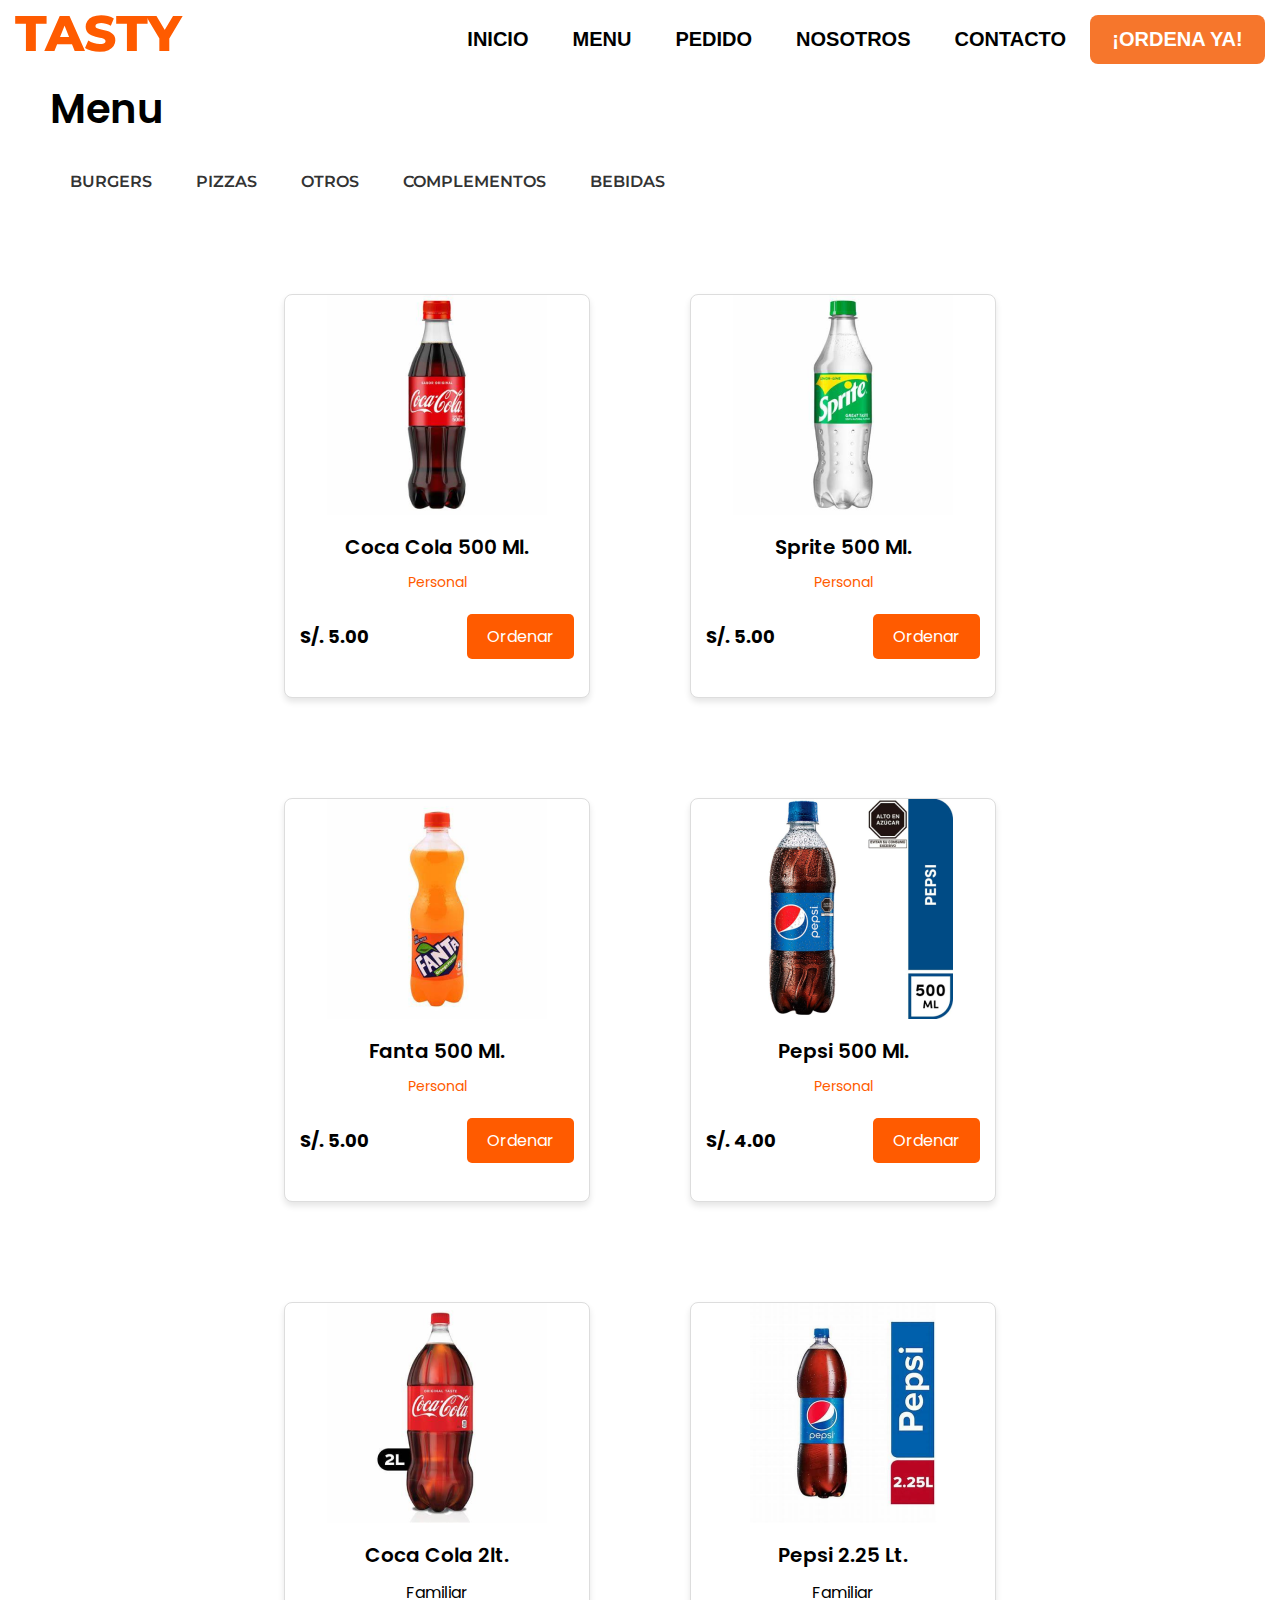
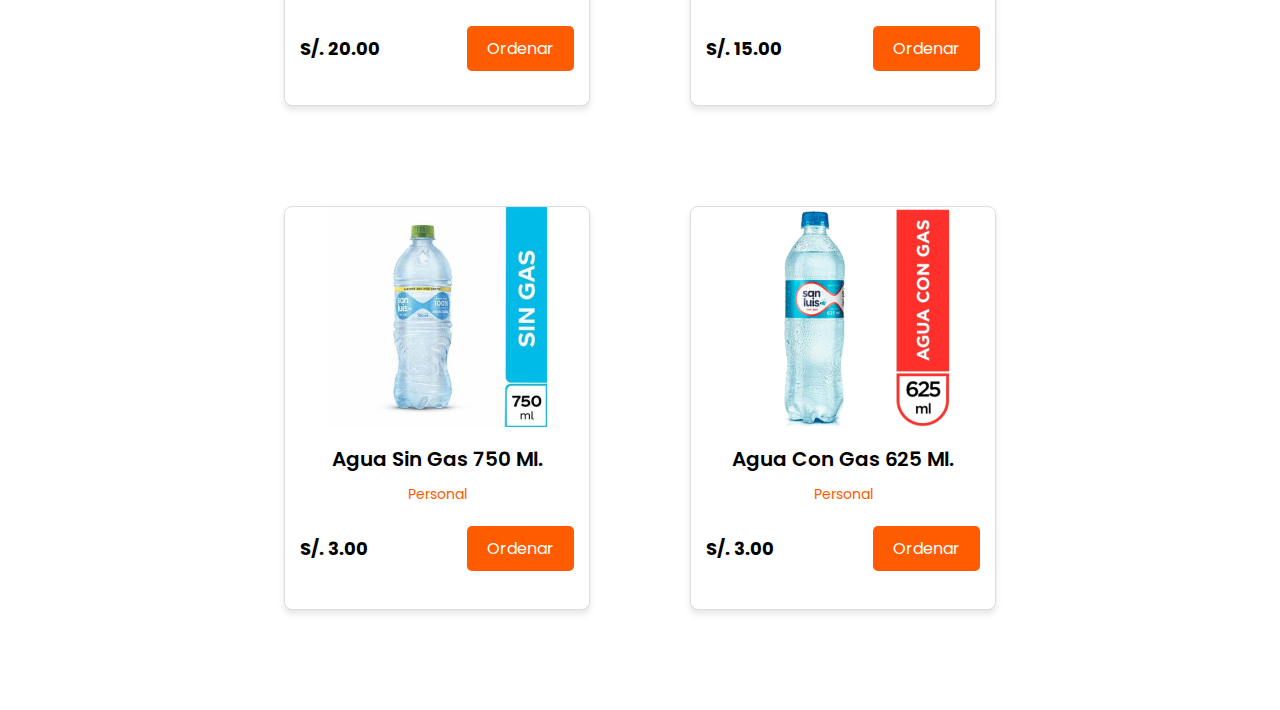
==== bebidas.html @ 60d42d53 "inicio de menu" ====
<!DOCTYPE html>
<html lang="en">

<head>

    <meta charset="UTF-8">
    <meta http-equiv="X-UA-Compatible" content="IE=edge">
    <link rel="stylesheet" href="Css/menu.css">
    <title>Menú</title>


</head>

<body>

    <header>
        <nav id="nav">
            <h1 class="title-nav">
                <a href ="index.html">TASTY</a>
            </h1>       
            <div id="links-nav">
                <a href="index.html">INICIO</a>
                <a href="menu.html">MENU</a>
                <a href="#">PEDIDO</a>
                <a href="we.html">NOSOTROS</a>
                <a href="#">CONTACTO</a>
                <button class="button-nav">¡ORDENA YA!</button>
            </div>
        </nav>

    </header>


    <main>
        <section id="menu">
            <h1>Menu</h1>
            <div id="menu-nav">
                <a href="menu.html">BURGERS</a>
                <a href="pizzas.html">PIZZAS</a>
                <a href="otros.html">OTROS</a>
                <a href="complementos.html">COMPLEMENTOS</a>
                <a href="bebidas.html">BEBIDAS</a>
            </div>
        </section>
        
        <section id="bebidas" class="menu-seccion">
            <div class="menu-contenido">
                <div class="menu-secciones">
                <img src="img_menu/beb1.png" alt="Coca Cola 500ml">
                <h2>Coca Cola 500 ml.</h2>
                <p class="personal">Personal</p>
                <div class="ordenar">
                <p class="price">S/. 5.00</p>
                <button class="order-button">Ordenar</button>
            </div>
            </div>
            <div class="menu-secciones">
                <img src="img_menu/beb2.png" alt="Sprite">
                <h2>Sprite 500 ml.</h2>
                <p class="personal">Personal</p>
                <div class="ordenar">
                <p class="price">S/. 5.00</p>
                <button class="order-button">Ordenar</button>
            </div>
        </div>
            <div class="menu-secciones">
                <img src="img_menu/beb3.png" alt="Fanta">
                <h2>Fanta 500 ml.</h2>
                <p class="personal">Personal</p>
                <div class="ordenar">
                <p class="price">S/. 5.00</p>
                <button class="order-button">Ordenar</button>
            </div>
            </div>
            <div class="menu-secciones">
                <img src="img_menu/beb4.png" alt="Pepsi">
                <h2>Pepsi 500 ml.</h2>
                <p class="personal">Personal</p>
                <div class="ordenar">
                <p class="price">S/. 4.00</p>
                <button class="order-button">Ordenar</button>
            </div>
            </div>
            <div class="menu-secciones">
                <img src="img_menu/beb5.png" alt="Coca Cola 2l">
                <h2>Coca Cola 2lt.</h2>
                <p class="familiar">Familiar</p>
                <div class="ordenar">
                <p class="price">S/. 20.00</p>
                <button class="order-button">Ordenar</button>
            </div>
            </div>
            <div class="menu-secciones">
                <img src="img_menu/beb6.png" alt="Pepsi 2.25lt">
                <h2>Pepsi 2.25 lt.</h2>
                <p class="familiar">Familiar</p>
                <div class="ordenar">
                <p class="price">S/. 15.00</p>
                <button class="order-button">Ordenar</button>
            </div>
            </div>
            <div class="menu-secciones">
                <img src="img_menu/beb7.png" alt="Agua sin gas">
                <h2>Agua sin gas 750 ml.</h2>
                <p class="personal">Personal</p>
                <div class="ordenar">
                <p class="price">S/. 3.00</p>
                <button class="order-button">Ordenar</button>
            </div>
            </div>
            <div class="menu-secciones">
                <img src="img_menu/beb8.png" alt="Agua con gas">
                <h2>Agua con gas 625 ml.</h2>
                <p class="personal">Personal</p>
                <div class="ordenar">
                <p class="price">S/. 3.00</p>
                <button class="order-button">Ordenar</button>
            </div>
            </div>
         </div>
        </section>

    </main>
</body>
</html>
---- Css/menu.css ----
@import url('https://fonts.googleapis.com/css2?family=Poppins:wght@100;300;400;500;600&display=swap');
@import url('https://fonts.googleapis.com/css2?family=Montserrat:wght@400;600;800&display=swap');

/* aplica estilos a todo */
* {
  font-family: 'Poppins', sans-serif;
  margin: 0;
  padding: 0;
  box-sizing: border-box;
  outline: none;
  border: none;
  text-transform: capitalize;
  transition: all .2s linear;
}

/*barra de navegacion*/

#nav {

  display: flex;
  flex-direction: row;
  justify-content: space-between;
  align-items: center;
  flex-wrap: wrap;
  padding: 15px;
}

#nav .title-nav a{
  font-family: "Montserrat", sans-serif;
  font-weight: 800;
  font-size: 50px;
  color: #FF5B00;
  margin: 19.92px 0;
  line-height: 23.44px;

}


#nav a {
  font-family: "Roboto", sans-serif;
  font-size: 20px;
  font-weight: 800;
  text-decoration: none;
  color: #000000;
  line-height: 23.44px;
}

#nav a:hover {
  font-weight: 800;
  color: #000000;
  border-bottom: 2px solid #FF5B00; /* Subrayado con borde */
    text-decoration: none; /* Asegura que no se agregue subrayado predeterminado */
    padding-bottom: 8px; /* Ajusta el espaciado para el borde */
}


.button-nav {
  background-color: #F6762C;
  width: 175px;
  height: 49px;
  border-radius: 8px;
  font-family: "Roboto", sans-serif;
  font-size: 20px;
  font-weight: 800;
  line-height: 23.44px;
  color: #ffffff;
  border: none;
  cursor: pointer;
  text-transform: uppercase;
}



header #nav #links-nav a {
  margin: 0px 20px;
}


main{
    display: flex;
  flex-direction: row;
  justify-content: space-between;
  flex-wrap: wrap;
  margin: 0px 50px;
}


#menu h1{
    font: Montserrat, sans-serif;
    font-size: 40px;
    font-weight: 600;
    color: #000000;
    margin-bottom: 30px;
}




#menu-nav a {
    font-family: 'Montserrat', sans-serif;
    font-size: 16px;
    font-weight: 600;
    color: #333;
    text-decoration: none;
    padding: 10px 20px;
    border-radius: 5px;
    transition: background-color 0.3s ease-in-out;;
}

#menu-nav a:hover {
    font-weight: 800; /* Texto en negrita */
    color: #333; /* Color del texto al hacer hover */
    border-bottom: 2px solid #FF5B00; /* Subrayado con borde */
    text-decoration: none; /* Asegura que no se agregue subrayado predeterminado */
    padding-bottom: 8px; /* Ajusta el espaciado para el borde */
}



.menu-contenido{
    display: flex;
    flex-wrap: wrap;
    justify-content: center;
    gap: 100px;
    padding: 100px;
}

.menu-secciones {
    background: #fff;
    border: 1px solid #ddd;
    border-radius: 8px;
    box-shadow: 0 4px 6px rgba(0, 0, 0, 0.1);
    overflow: hidden;
    text-align: center;
    width: 306px;
    height: 404px;
    transition: transform 0.3s ease, box-shadow 0.3s ease;
}

.menu-secciones:hover{
    transform: translateY(-5px);
    box-shadow: 0 8px 12px rgba(0, 0, 0, 0.2);
}

.menu-secciones h2 {
    font-size: 20px;
    font-weight: 600;
    margin: 10px 0;
}

/* Contenedor de precio y botón */
.ordenar {
    display: flex;
    justify-content: space-between; /* Espacio entre precio y botón */
    align-items: center; /* Centra verticalmente */
    padding: 10px 15px;
    margin-top: 10px;
}

/* Producto personal o familiar */
.menu-secciones .personal {
    color: #FF5B00;
    font-size: 14px;
    margin-bottom: 10px;
}

.menu-secciones .personal {
    color: #FF5B00;
    font-size: 14px;
    margin-bottom: 10px;
}



/* Precio */
.price {
    font-size: 18px;
    font-weight: bold;
    margin: 10px 0;
}

/* Botón de ordenar */
.order-button {
    background-color: #FF5B00;
    color: #fff;
    border: none;
    border-radius: 5px;
    padding: 10px 20px;
    font-size: 16px;
    cursor: pointer;
    transition: background 0.3s ease;
}

.order-button:hover {
    background-color: #F6762C;
}
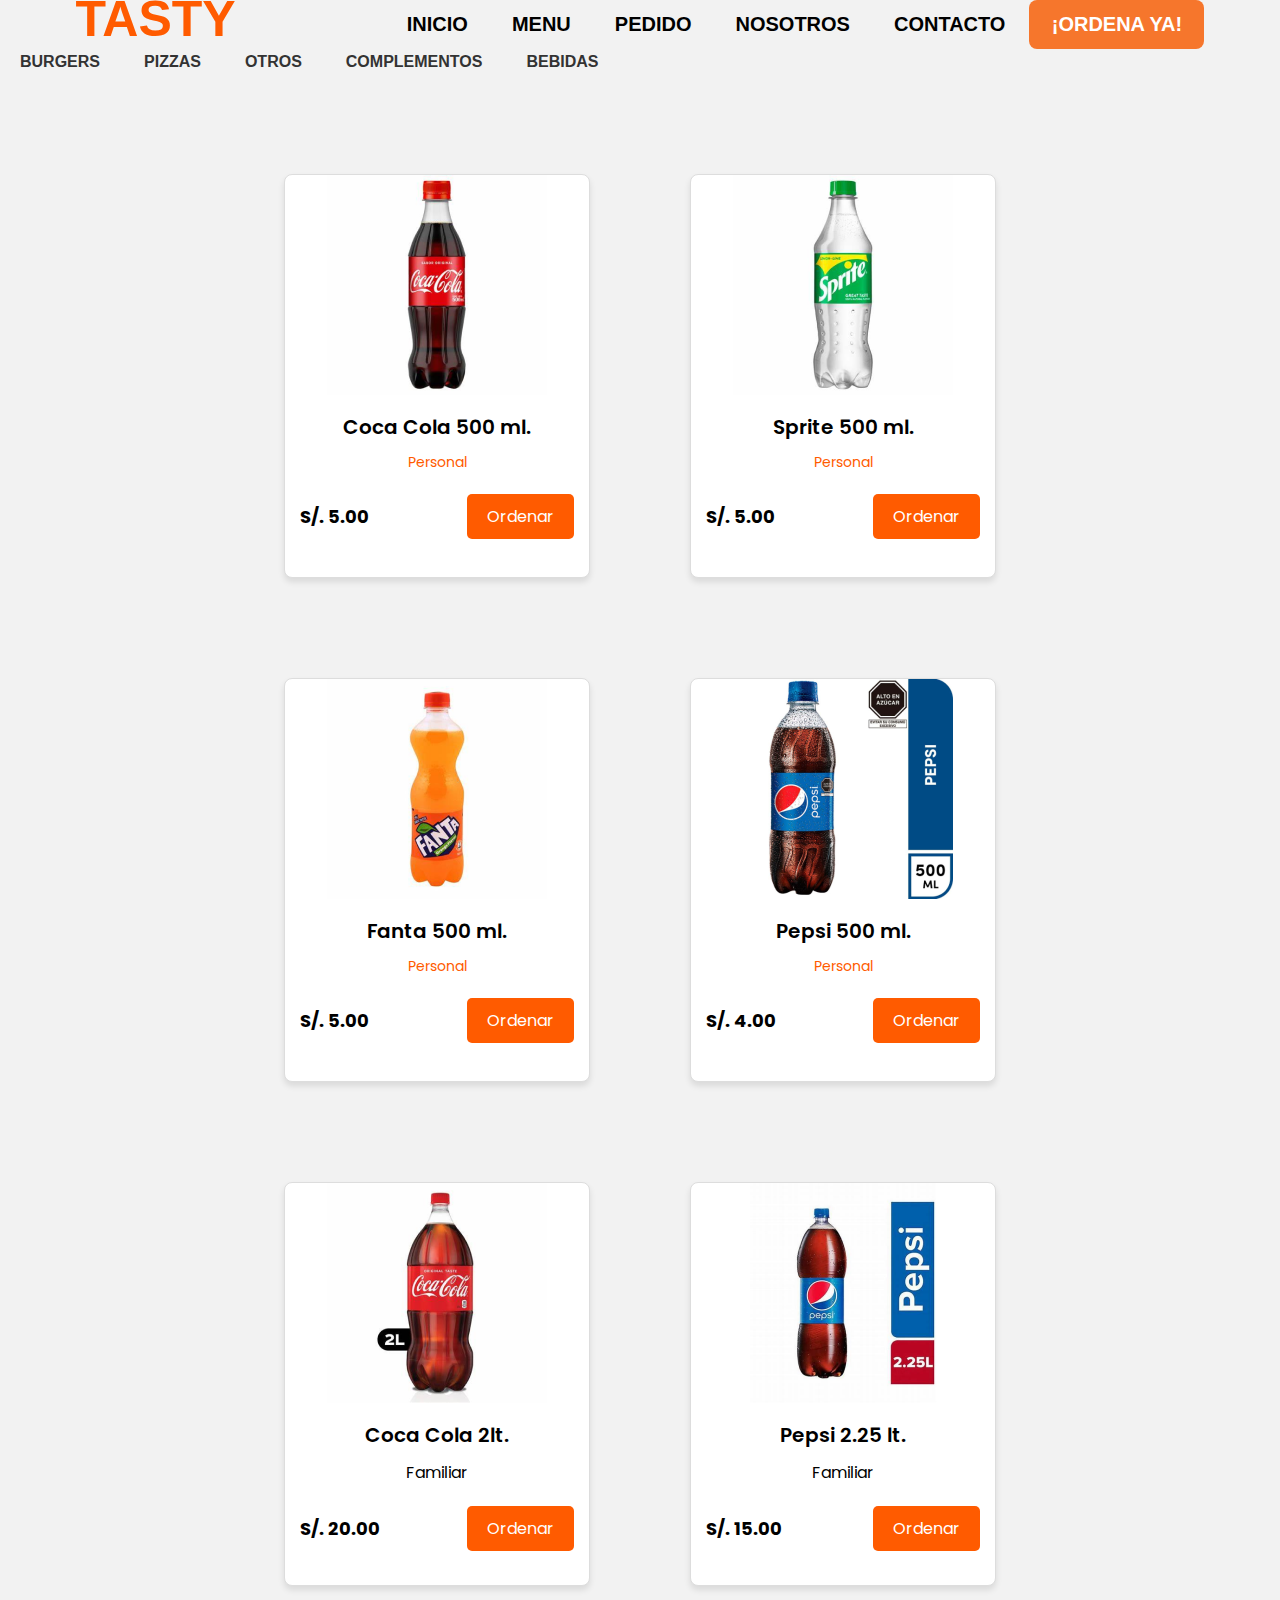
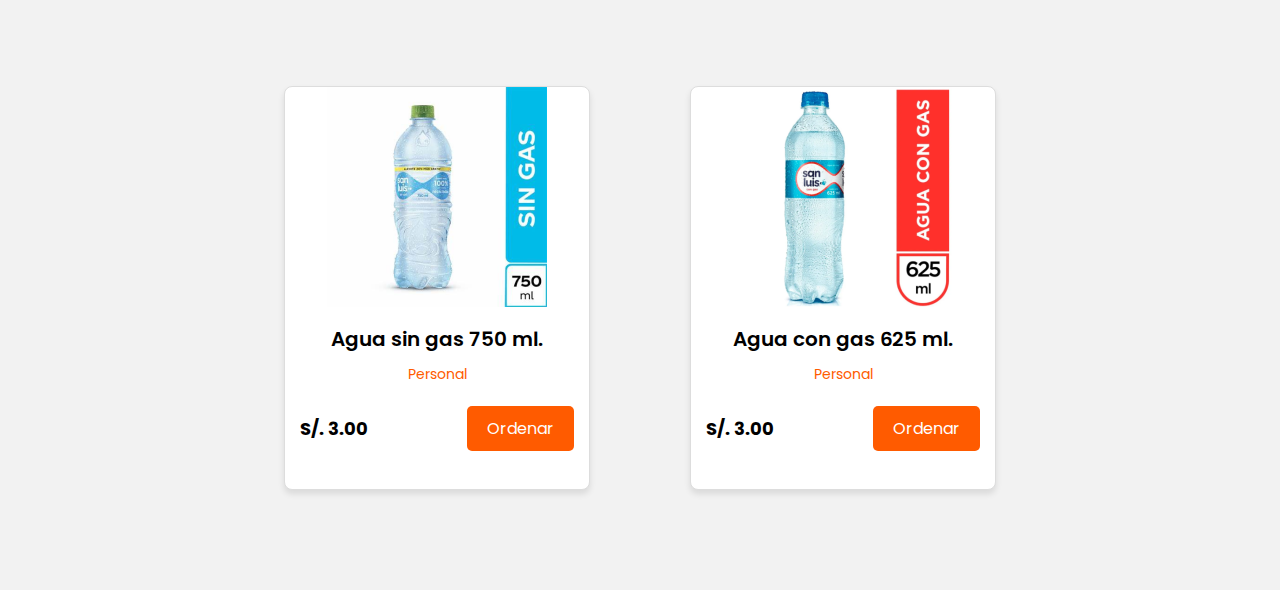
==== commit 8947edac: "js para boton ordenar" ====
--- a/bebidas.html
+++ b/bebidas.html
@@ -21,9 +21,9 @@
             <div id="links-nav">
                 <a href="index.html">INICIO</a>
                 <a href="menu.html">MENU</a>
-                <a href="#">PEDIDO</a>
+                <a href="pedido.html">PEDIDO</a>
                 <a href="we.html">NOSOTROS</a>
-                <a href="#">CONTACTO</a>
+                <a href="contacto.html">CONTACTO</a>
                 <button class="button-nav">¡ORDENA YA!</button>
             </div>
         </nav>
@@ -33,7 +33,6 @@
 
     <main>
         <section id="menu">
-            <h1>Menu</h1>
             <div id="menu-nav">
                 <a href="menu.html">BURGERS</a>
                 <a href="pizzas.html">PIZZAS</a>
@@ -121,5 +120,7 @@
         </section>
 
     </main>
+    <script type="module" src="./Js/links.js"></script>
+    <script type="module" src="./Js/menu.js"></script>
 </body>
 </html>
--- a/Css/menu.css
+++ b/Css/menu.css
@@ -1,5 +1,5 @@
 @import url('https://fonts.googleapis.com/css2?family=Poppins:wght@100;300;400;500;600&display=swap');
-@import url('https://fonts.googleapis.com/css2?family=Montserrat:wght@400;600;800&display=swap');
+
 
 /* aplica estilos a todo */
 * {
@@ -9,9 +9,35 @@
   box-sizing: border-box;
   outline: none;
   border: none;
-  text-transform: capitalize;
+  text-transform: none;
   transition: all .2s linear;
 }
+
+
+/*Reset*/
+* {
+  box-sizing: border-box;
+  position: relative;
+  min-width: 0;
+}
+
+body {
+  max-width: 100%;
+  height: 100vh;
+  margin: 0;
+  background-color: #F2F2F2;
+  overflow-x: hidden;
+}
+
+p {
+  text-wrap: pretty;
+}
+
+h1 {
+  text-wrap: balance;
+}
+
+
 
 /*barra de navegacion*/
 
@@ -19,19 +45,18 @@
 
   display: flex;
   flex-direction: row;
-  justify-content: space-between;
+  justify-content: space-evenly;
   align-items: center;
   flex-wrap: wrap;
-  padding: 15px;
-}
-
-#nav .title-nav a{
+  animation: fadeIn 1.5s ease-out;
+}
+
+#nav .title-nav a {
   font-family: "Montserrat", sans-serif;
   font-weight: 800;
   font-size: 50px;
   color: #FF5B00;
-  margin: 19.92px 0;
-  line-height: 23.44px;
+  animation: fadeIn 1s ease-out;
 
 }
 
@@ -45,14 +70,16 @@
   line-height: 23.44px;
 }
 
-#nav a:hover {
-  font-weight: 800;
-  color: #000000;
-  border-bottom: 2px solid #FF5B00; /* Subrayado con borde */
-    text-decoration: none; /* Asegura que no se agregue subrayado predeterminado */
-    padding-bottom: 8px; /* Ajusta el espaciado para el borde */
-}
-
+@keyframes fadeIn { 
+  0% { 
+      opacity: 0; 
+      transform: translateY(-20px); 
+  } 
+  100% { 
+      opacity: 1; 
+      transform: translateY(0); 
+  }
+}
 
 .button-nav {
   background-color: #F6762C;
@@ -67,8 +94,14 @@
   border: none;
   cursor: pointer;
   text-transform: uppercase;
-}
-
+  animation: fadeIn 2s ease-out;
+}
+
+header #nav {
+  flex-direction: row;
+  justify-content: space-around;
+  align-items: center;
+}
 
 
 header #nav #links-nav a {
@@ -76,23 +109,7 @@
 }
 
 
-main{
-    display: flex;
-  flex-direction: row;
-  justify-content: space-between;
-  flex-wrap: wrap;
-  margin: 0px 50px;
-}
-
-
-#menu h1{
-    font: Montserrat, sans-serif;
-    font-size: 40px;
-    font-weight: 600;
-    color: #000000;
-    margin-bottom: 30px;
-}
-
+/*menu*/
 
 
 
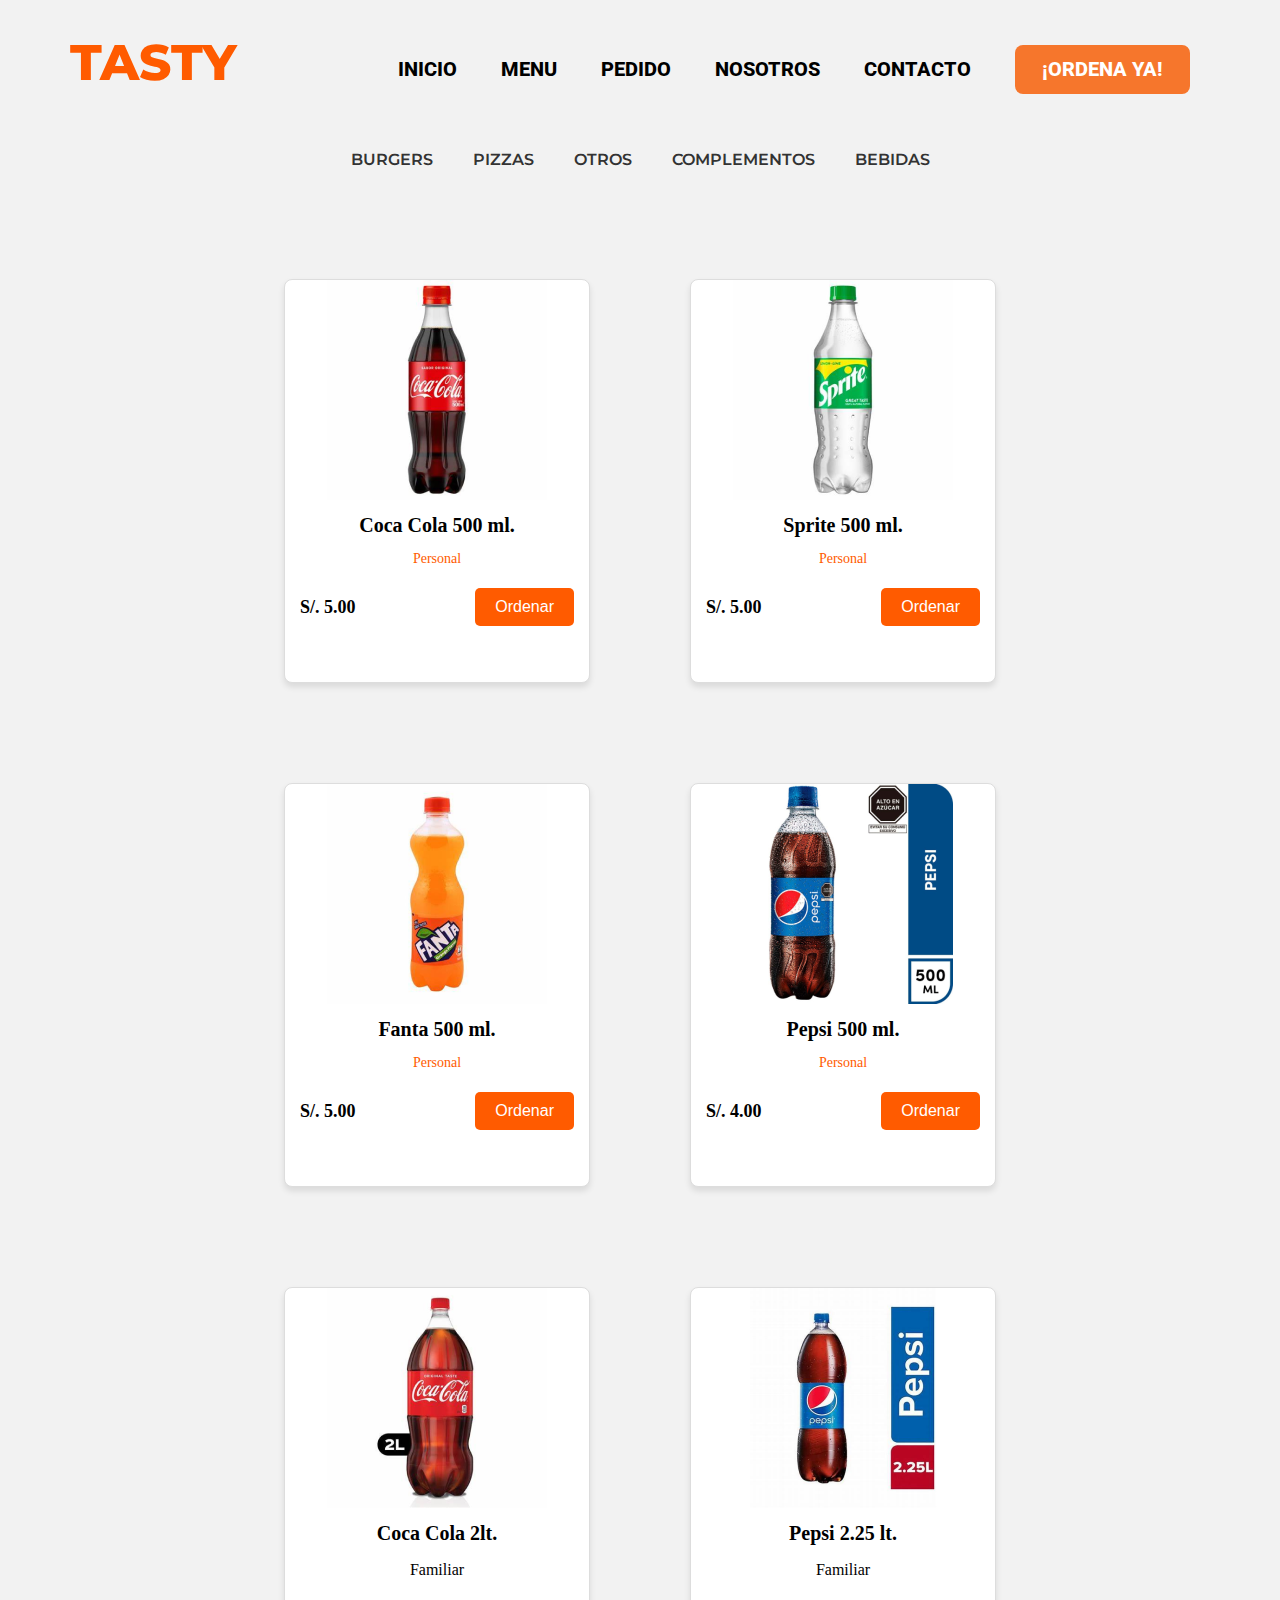
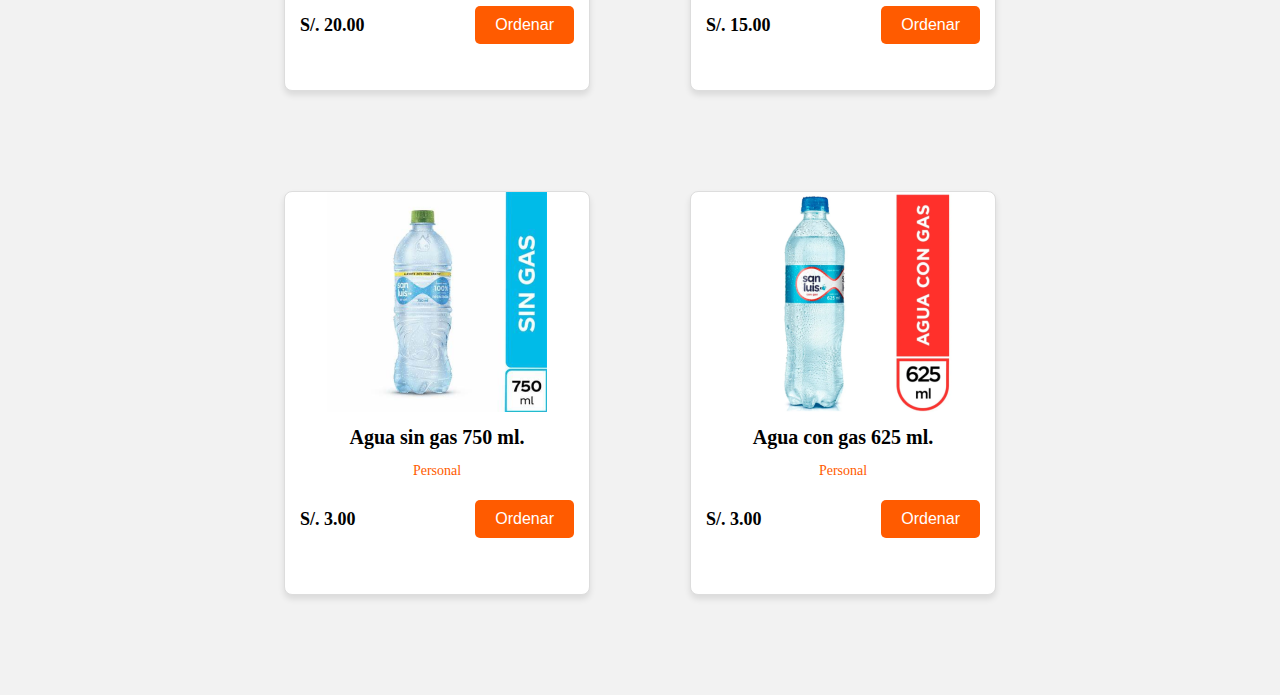
==== commit 12060720: "arreglado botones ordenar ya" ====
--- a/bebidas.html
+++ b/bebidas.html
@@ -24,7 +24,9 @@
                 <a href="pedido.html">PEDIDO</a>
                 <a href="we.html">NOSOTROS</a>
                 <a href="contacto.html">CONTACTO</a>
-                <button class="button-nav">¡ORDENA YA!</button>
+                <a href="menu.html">
+                    <button class="button-nav">¡ORDENA YA!</button>
+                </a>
             </div>
         </nav>
 
--- a/Css/menu.css
+++ b/Css/menu.css
@@ -1,17 +1,8 @@
-@import url('https://fonts.googleapis.com/css2?family=Poppins:wght@100;300;400;500;600&display=swap');
-
-
-/* aplica estilos a todo */
-* {
-  font-family: 'Poppins', sans-serif;
-  margin: 0;
-  padding: 0;
-  box-sizing: border-box;
-  outline: none;
-  border: none;
-  text-transform: none;
-  transition: all .2s linear;
-}
+@import url('https://fonts.googleapis.com/css2?family=Doto:wght@100..900&family=Joti+One&family=Kanit:ital,wght@0,100;0,200;0,300;0,400;0,500;0,600;0,700;0,800;0,900;1,100;1,200;1,300;1,400;1,500;1,600;1,700;1,800;1,900&family=Play:wght@400;700&family=Roboto:ital,wght@0,100;0,300;0,400;0,500;0,700;0,900;1,100;1,300;1,400;1,500;1,700;1,900&display=swap');
+@import url('https://fonts.googleapis.com/css2?family=Doto:wght@100..900&family=Joti+One&family=Kanit:ital,wght@0,100;0,200;0,300;0,400;0,500;0,600;0,700;0,800;0,900;1,100;1,200;1,300;1,400;1,500;1,600;1,700;1,800;1,900&family=Montserrat:ital,wght@0,100..900;1,100..900&family=Play:wght@400;700&family=Roboto:ital,wght@0,100;0,300;0,400;0,500;0,700;0,900;1,100;1,300;1,400;1,500;1,700;1,900&display=swap');
+@import url('https://fonts.googleapis.com/css2?family=Doto:wght@100..900&family=Inter:ital,opsz,wght@0,14..32,100..900;1,14..32,100..900&family=Joti+One&family=Kanit:ital,wght@0,100;0,200;0,300;0,400;0,500;0,600;0,700;0,800;0,900;1,100;1,200;1,300;1,400;1,500;1,600;1,700;1,800;1,900&family=Montserrat:ital,wght@0,100..900;1,100..900&family=Play:wght@400;700&family=Roboto:ital,wght@0,100;0,300;0,400;0,500;0,700;0,900;1,100;1,300;1,400;1,500;1,700;1,900&display=swap');
+@import url('https://fonts.googleapis.com/css2?family=Inter:wght@100..900&family=Montserrat:ital,wght@0,100..900;1,100..900&display=swap');
+
 
 
 /*Reset*/
@@ -49,6 +40,7 @@
   align-items: center;
   flex-wrap: wrap;
   animation: fadeIn 1.5s ease-out;
+  padding-top: 30px;
 }
 
 #nav .title-nav a {
@@ -57,6 +49,8 @@
   font-size: 50px;
   color: #FF5B00;
   animation: fadeIn 1s ease-out;
+  margin: 19.92px 0;
+  line-height: 23.44px;
 
 }
 
@@ -111,7 +105,12 @@
 
 /*menu*/
 
-
+#menu-nav {
+  margin-top: 30px; 
+  display: flex;
+  justify-content: center; /* Centra horizontalmente los enlaces */
+  align-items: center;
+}
 
 #menu-nav a {
     font-family: 'Montserrat', sans-serif;
@@ -121,7 +120,7 @@
     text-decoration: none;
     padding: 10px 20px;
     border-radius: 5px;
-    transition: background-color 0.3s ease-in-out;;
+    transition: background-color 0.3s ease-in-out;
 }
 
 #menu-nav a:hover {
